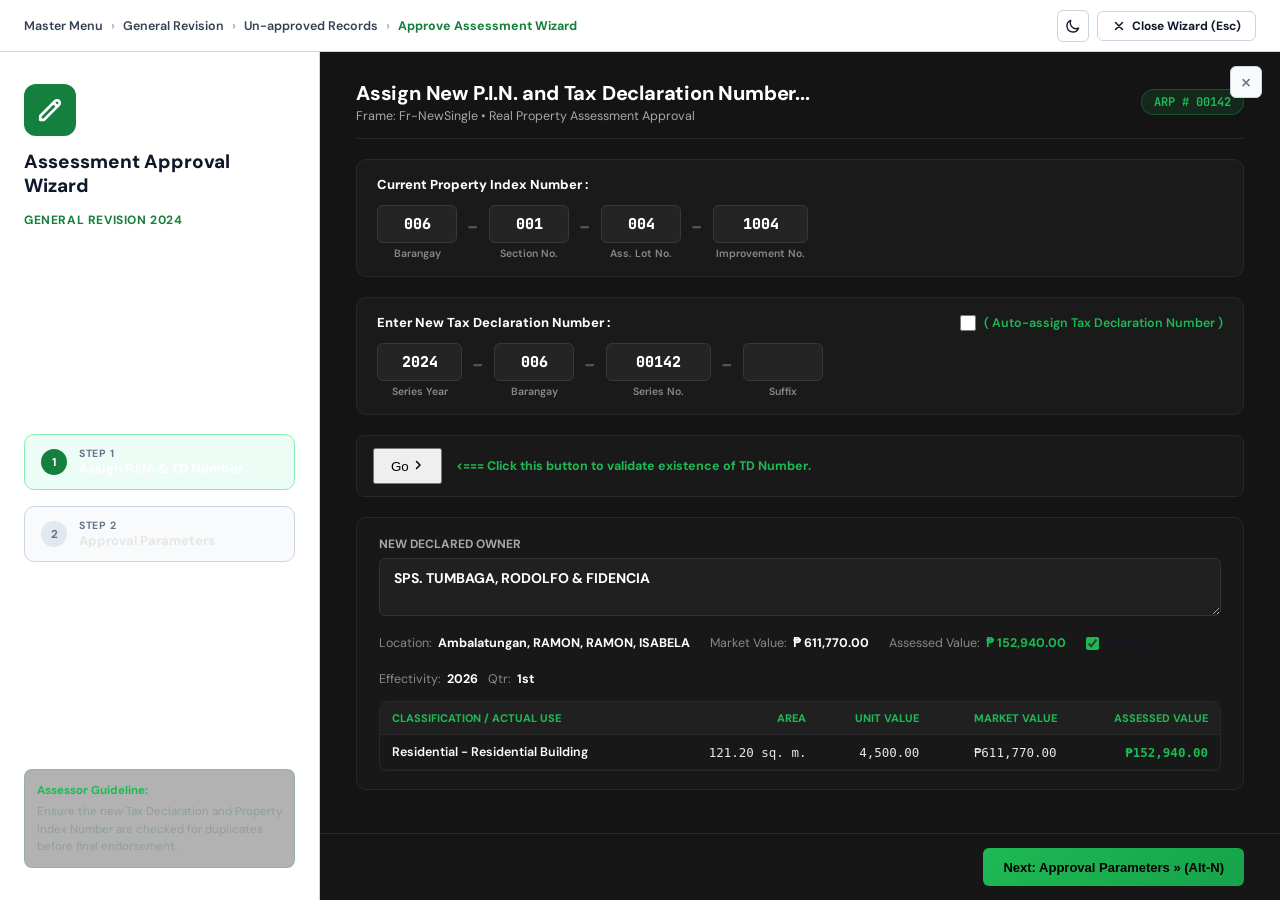
==== approve-assessmt.html @ d779eed1 "first commit: eGapsOffline RPAS web application" ====
<!DOCTYPE html>
<html lang="en">

<head>
  <meta charset="UTF-8">
  <meta name="viewport" content="width=device-width, initial-scale=1.0">
  <title>New Tax Declaration Record Numbers (General Revision) - eRPAS Isabela</title>
  <link rel="preconnect" href="https://fonts.googleapis.com">
  <link rel="preconnect" href="https://fonts.gstatic.com" crossorigin>
  <link
    href="https://fonts.googleapis.com/css2?family=DM+Sans:ital,opsz,wght@0,9..40,400;0,9..40,500;0,9..40,700;0,9..40,800;1,9..40,400;1,9..40,700&family=JetBrains+Mono:wght@400;500;600;700;800&display=swap"
    rel="stylesheet">
  <link rel="stylesheet" href="css/design-tokens.css">
  <link rel="stylesheet" href="css/approve-assessmt.css">
  <script>
    (function () {
      const theme = localStorage.getItem('rpas_theme') || 'light';
      document.documentElement.setAttribute('data-theme', theme);
      if (theme === 'dark') document.documentElement.classList.add('dark-theme');
      else document.documentElement.classList.add('light-theme');
    })();
  </script>
</head>

<body>

  <div class="wizard-page-layout">

    <!-- 1. TOP NAVIGATION HEADER -->
    <header class="wizard-nav-header">
      <div class="wizard-nav-breadcrumbs">
        <a href="index.html">Master Menu</a>
        <span class="sep">&rsaquo;</span>
        <a href="unapprove-revised.html">General Revision</a>
        <span class="sep">&rsaquo;</span>
        <a href="unapprove-revised.html">Un-approved Records</a>
        <span class="sep">&rsaquo;</span>
        <span class="active-crumb">Approve Assessment Wizard</span>
      </div>

      <div style="display: flex; align-items: center; gap: 8px;">
        <button id="theme-toggle-btn" class="theme-toggle-btn" onclick="window.toggleTheme()" title="Toggle Light / Dark Mode">
          <!-- Icon injected by theme.js -->
        </button>
        <a href="unapprove-revised.html" class="btn-close-wizard" title="Return to Un-approved Queue (Esc)">
          <svg width="14" height="14" fill="none" stroke="currentColor" viewBox="0 0 24 24" stroke-width="2.5">
            <path stroke-linecap="round" stroke-linejoin="round" d="M6 18L18 6M6 6l12 12" />
          </svg>
          <span>Close Wizard (Esc)</span>
        </a>
      </div>
    </header>

    <!-- 2. SPLIT WORKSPACE BODY -->
    <div class="wizard-workspace-body">

      <!-- Top Right Close Button -->
      <a href="unapprove-revised.html" class="wizard-modal-close-btn" title="Close (Esc)">&times;</a>

      <!-- Left Hero Sidebar -->
      <aside class="wizard-sidebar">
        <div class="wizard-sidebar-brand">
          <div class="wizard-icon-box">
            <svg width="26" height="26" fill="none" stroke="currentColor" viewBox="0 0 24 24" stroke-width="2.5">
              <path stroke-linecap="round" stroke-linejoin="round"
                d="M15.232 5.232l3.536 3.536m-2.036-5.036a2.5 2.5 0 113.536 3.536L6.5 21.036H3v-3.572L16.732 3.732z" />
            </svg>
          </div>
          <div class="wizard-sidebar-title">Assessment Approval Wizard</div>
          <div class="wizard-sidebar-sub" id="wiz-brand-sub">General Revision 2024</div>
        </div>

        <div class="wizard-steps-list">
          <div class="wizard-step-card active" id="step-card-1" onclick="window.goStep1()">
            <div class="wizard-step-badge">1</div>
            <div class="wizard-step-card-text">
              <span class="wizard-step-label">Step 1</span>
              <span class="wizard-step-heading">Assign P.I.N. &amp; TD Number</span>
            </div>
          </div>

          <div class="wizard-step-card" id="step-card-2" onclick="window.goStep2()">
            <div class="wizard-step-badge">2</div>
            <div class="wizard-step-card-text">
              <span class="wizard-step-label">Step 2</span>
              <span class="wizard-step-heading">Approval Parameters</span>
            </div>
          </div>
        </div>

        <div class="wizard-sidebar-tips">
          <strong style="color: #1DB954; display: block; margin-bottom: 4px;">Assessor Guideline:</strong>
          Ensure the new Tax Declaration and Property Index Number are checked for duplicates before final endorsement.
        </div>
      </aside>

      <!-- Right Content Workspace -->
      <main class="wizard-main-panel">

        <!-- STEP 1: Assign New P.I.N. and Tax Declaration Number (Fr-NewSingle) -->
        <div class="wizard-scrollable-content" id="step-1-content">
          <div class="wizard-section-header">
            <div>
              <div class="wizard-section-title">Assign New P.I.N. and Tax Declaration Number...</div>
              <div style="font-size: 12.5px; color: #A7A7A7; margin-top: 2px;">Frame: Fr-NewSingle &bull; Real Property
                Assessment Approval</div>
            </div>
            <span class="wizard-section-badge" id="wiz-arp-badge">ARP # 00142</span>
          </div>

          <!-- Current Property Index Number -->
          <div class="wizard-box-card">
            <div class="wizard-box-title">
              <span>Current Property Index Number :</span>
            </div>
            <div class="wizard-seg-row">
              <div class="wizard-seg-item">
                <input type="text" id="wiz-pin-bgy" value="006" style="width: 80px;" readonly>
                <span class="sub">Barangay</span>
              </div>
              <span class="wizard-seg-dash">-</span>
              <div class="wizard-seg-item">
                <input type="text" id="wiz-pin-sec" value="001" style="width: 80px;">
                <span class="sub">Section No.</span>
              </div>
              <span class="wizard-seg-dash">-</span>
              <div class="wizard-seg-item">
                <input type="text" id="wiz-pin-lot" value="004" style="width: 80px;">
                <span class="sub">Ass. Lot No.</span>
              </div>
              <span class="wizard-seg-dash">-</span>
              <div class="wizard-seg-item">
                <input type="text" id="wiz-pin-imp" value="1004" style="width: 95px;">
                <span class="sub">Improvement No.</span>
              </div>
            </div>
          </div>

          <!-- Enter New Tax Declaration Number -->
          <div class="wizard-box-card">
            <div class="wizard-box-title">
              <span>Enter New Tax Declaration Number :</span>
              <label
                style="display: flex; align-items: center; gap: 8px; font-size: 12.5px; font-weight: 600; color: #1DB954; cursor: pointer;">
                <input type="checkbox" id="wiz-auto-td-check" onchange="window.toggleAutoTd()"
                  style="accent-color: #1DB954; width: 16px; height: 16px;">
                <span>( Auto-assign Tax Declaration Number )</span>
              </label>
            </div>
            <div class="wizard-seg-row">
              <div class="wizard-seg-item">
                <input type="text" id="wiz-td-year" value="2024" style="width: 85px;" readonly>
                <span class="sub">Series Year</span>
              </div>
              <span class="wizard-seg-dash">-</span>
              <div class="wizard-seg-item">
                <input type="text" id="wiz-td-bgy" value="006" style="width: 80px;" readonly>
                <span class="sub">Barangay</span>
              </div>
              <span class="wizard-seg-dash">-</span>
              <div class="wizard-seg-item">
                <input type="text" id="wiz-td-series" value="00142" style="width: 105px;">
                <span class="sub">Series No.</span>
              </div>
              <span class="wizard-seg-dash">-</span>
              <div class="wizard-seg-item">
                <input type="text" id="wiz-td-sfx" placeholder="" style="width: 80px;">
                <span class="sub">Suffix</span>
              </div>
            </div>
          </div>

          <!-- Duplicate Validation Bar -->
          <div class="wizard-val-bar">
            <button class="unapp-btn-go" onclick="window.validateTdNumber()" style="height: 36px; padding: 0 16px;"
              title="Validate Duplicate (Alt-G)">
              <span>Go</span>
              <svg width="12" height="12" fill="none" stroke="currentColor" viewBox="0 0 24 24" stroke-width="3">
                <path stroke-linecap="round" stroke-linejoin="round" d="M9 5l7 7-7 7" />
              </svg>
            </button>
            <div class="wizard-val-alert" id="wiz-val-alert">
              &lt;=== Click this button to validate existence of TD Number.
            </div>
            <button class="btn-wizard-sec" id="wiz-btn-view-td" style="display: none;"
              onclick="alert('Viewing existing tax declaration record...')">
              <span>View Existing Tax Declaration</span>
            </button>
          </div>

          <!-- Declared Owner & Appraisal Specs -->
          <div class="wizard-owner-card">
            <div>
              <label
                style="font-size: 12px; font-weight: 700; color: #A7A7A7; text-transform: uppercase; display: block; margin-bottom: 6px;">New
                Declared Owner</label>
              <textarea class="wizard-owner-textarea" id="wiz-owner-input"
                rows="2">SPS. TUMBAGA, RODOLFO &amp; FIDENCIA</textarea>
            </div>

            <div class="wizard-metrics-strip">
              <div class="wizard-metric-item">
                <span style="color: #888;">Location:</span>
                <strong id="wiz-loc-text">GEN. AGUINALDO, RAMON, ISABELA</strong>
              </div>
              <div class="wizard-metric-item">
                <span style="color: #888;">Market Value:</span>
                <strong style="color: #FFFFFF;" id="wiz-mv-text">₱ 611,770.00</strong>
              </div>
              <div class="wizard-metric-item">
                <span style="color: #888;">Assessed Value:</span>
                <strong style="color: #1DB954;" id="wiz-av-text">₱ 152,940.00</strong>
              </div>
              <div class="wizard-metric-item">
                <label style="display: flex; align-items: center; gap: 6px; font-size: 12px; cursor: pointer;">
                  <input type="checkbox" id="wiz-taxable-check" checked style="accent-color: #1DB954;">
                  <span>Taxable</span>
                </label>
              </div>
              <div class="wizard-metric-item">
                <span style="color: #888;">Effectivity:</span>
                <strong id="wiz-eff-year-text">2026</strong>
                <span style="color: #888; margin-left: 4px;">Qtr:</span>
                <strong>1st</strong>
              </div>
            </div>

            <!-- Appraisal Table -->
            <div class="wizard-table-container">
              <table class="wizard-data-table">
                <thead>
                  <tr>
                    <th>Classification / Actual Use</th>
                    <th style="text-align: right;">Area</th>
                    <th style="text-align: right;">Unit Value</th>
                    <th style="text-align: right;">Market Value</th>
                    <th style="text-align: right;">Assessed Value</th>
                  </tr>
                </thead>
                <tbody id="wiz-detail-tbody">
                  <tr>
                    <td style="color: #FFFFFF; font-weight: 600;">Residential - Residential Building</td>
                    <td style="text-align: right; font-family: monospace;">121.20 sq. m.</td>
                    <td style="text-align: right; font-family: monospace;">4,500.00</td>
                    <td style="text-align: right; font-family: monospace;">₱611,770.00</td>
                    <td style="text-align: right; font-family: monospace; font-weight: 700; color: #1DB954;">₱152,940.00
                    </td>
                  </tr>
                </tbody>
              </table>
            </div>
          </div>
        </div>

        <!-- STEP 2: New Tax Declaration Approval Parameters (Fr-Approval) -->
        <div class="wizard-scrollable-content" id="step-2-content" style="display: none;">
          <div class="wizard-section-header">
            <div>
              <div class="wizard-section-title">New Tax Declaration Approval Parameters</div>
              <div style="font-size: 12.5px; color: #A7A7A7; margin-top: 2px;">Frame: Fr-Approval &bull; Final Roll
                Commit &amp; Official Signatures</div>
            </div>
            <span class="wizard-section-badge">Step 2 of 2</span>
          </div>

          <!-- Cancelled Records Summary -->
          <div class="wizard-owner-card" style="padding: 14px 18px;">
            <div style="font-size: 12.5px; font-weight: 700; color: #1DB954; margin-bottom: 8px;">Cancelled Property
              Assessment Record(s) for Superseding:</div>
            <div class="wizard-table-container">
              <table class="wizard-data-table">
                <thead>
                  <tr>
                    <th>Cancelled by TD No.</th>
                    <th>Cancelled TD No.</th>
                    <th>Previous Owner</th>
                    <th style="text-align: right;">Previous Assessed Value</th>
                    <th>Effective Year</th>
                  </tr>
                </thead>
                <tbody id="wiz-cancel-tbody">
                  <tr>
                    <td style="font-family: monospace; color: #1DB954; font-weight: 700;" id="wiz-c-by-td">
                      2024-006-00142</td>
                    <td style="font-family: monospace; color: #A7A7A7;" id="wiz-c-td">2020-006-00120</td>
                    <td style="color: #FFFFFF;" id="wiz-c-owner">SPS. TUMBAGA, RODOLFO &amp; FIDENCIA</td>
                    <td style="text-align: right; font-family: monospace; color: #1DB954; font-weight: 700;"
                      id="wiz-c-av">₱126,000.00</td>
                    <td id="wiz-c-eff">2026, 1st Quarter</td>
                  </tr>
                </tbody>
              </table>
            </div>
          </div>

          <!-- Posting Date & Effectivity -->
          <div
            style="display: grid; grid-template-columns: 1fr 130px 140px 160px; gap: 14px; align-items: flex-end; background: #1a1a1a; padding: 14px 18px; border-radius: 8px; border: 1px solid #282828;">
            <div>
              <label
                style="font-size: 11.5px; font-weight: 700; color: #888; text-transform: uppercase; display: block; margin-bottom: 6px;">Posting
                Date:</label>
              <input type="date" id="wiz-post-date"
                style="width: 100%; height: 38px; background: #242424; border: 1px solid #383838; border-radius: 6px; color: #FFFFFF; padding: 0 10px; font-size: 13px;"
                value="2026-06-15">
            </div>
            <div>
              <label
                style="font-size: 11.5px; font-weight: 700; color: #888; text-transform: uppercase; display: block; margin-bottom: 6px;">Taxable:</label>
              <label
                style="display: flex; align-items: center; gap: 8px; height: 38px; font-size: 12.5px; font-weight: 600; color: #FFFFFF; cursor: pointer;">
                <input type="checkbox" id="wiz-param-taxable" checked
                  style="accent-color: #1DB954; width: 16px; height: 16px;">
                <span>Taxable</span>
              </label>
            </div>
            <div>
              <label
                style="font-size: 11.5px; font-weight: 700; color: #888; text-transform: uppercase; display: block; margin-bottom: 6px;">Effectivity
                Year:</label>
              <input type="number" id="wiz-param-eyear"
                style="width: 100%; height: 38px; background: #242424; border: 1px solid #383838; border-radius: 6px; color: #FFFFFF; padding: 0 10px; font-size: 13px;"
                value="2026">
            </div>
            <div>
              <label
                style="font-size: 11.5px; font-weight: 700; color: #888; text-transform: uppercase; display: block; margin-bottom: 6px;">Quarter:</label>
              <select id="wiz-param-qtr"
                style="width: 100%; height: 38px; background: #242424; border: 1px solid #383838; border-radius: 6px; color: #FFFFFF; padding: 0 10px; font-size: 13px;">
                <option value="11" selected>1st Quarter</option>
                <option value="22">2nd Quarter</option>
                <option value="33">3rd Quarter</option>
                <option value="44">4th Quarter</option>
              </select>
            </div>
          </div>

          <!-- 4-Tier Signatures -->
          <div class="wizard-owner-card">
            <div style="font-size: 12px; font-weight: 700; color: #A7A7A7;">Official Assessment Signatures:</div>
            <div class="wizard-sign-matrix">
              <div class="wizard-sign-row">
                <span class="wizard-sign-role">Appraised by:</span>
                <input type="text" id="wiz-sign-name-1" class="wizard-sign-field" value="ROLANDO C. BAUTISTA">
                <input type="text" id="wiz-sign-pos-1" class="wizard-sign-field" value="LAOO I / Property Appraiser">
                <input type="date" id="wiz-sign-date-1" class="wizard-sign-field" value="2026-06-15">
              </div>
              <div class="wizard-sign-row">
                <span class="wizard-sign-role">Assessed by:</span>
                <input type="text" id="wiz-sign-name-2" class="wizard-sign-field" value="MARLON S. VALDEZ">
                <input type="text" id="wiz-sign-pos-2" class="wizard-sign-field" value="LAOO II / Assessment Examiner">
                <input type="date" id="wiz-sign-date-2" class="wizard-sign-field" value="2026-06-15">
              </div>
              <div class="wizard-sign-row">
                <span class="wizard-sign-role">Recommended by:</span>
                <input type="text" id="wiz-sign-name-3" class="wizard-sign-field" value="EDITHA Q. MEDRANO">
                <input type="text" id="wiz-sign-pos-3" class="wizard-sign-field" value="Municipal Assessor">
                <input type="date" id="wiz-sign-date-3" class="wizard-sign-field" value="2026-06-15">
              </div>
              <div class="wizard-sign-row">
                <span class="wizard-sign-role" style="color: #1DB954;">Approved by:</span>
                <input type="text" id="wiz-sign-name-4" class="wizard-sign-field" value="GUILLERMO B. BARRETTO"
                  style="border-color: rgba(29,185,84,0.4); color: #1DB954;">
                <input type="text" id="wiz-sign-pos-4" class="wizard-sign-field" value="Provincial Assessor">
                <input type="date" id="wiz-sign-date-4" class="wizard-sign-field" value="2026-06-15">
              </div>
            </div>
          </div>

          <!-- Memoranda & Cancellation -->
          <div style="display: grid; grid-template-columns: 1fr 1fr; gap: 14px;">
            <div>
              <label
                style="font-size: 11.5px; font-weight: 700; color: #888; text-transform: uppercase; display: block; margin-bottom: 6px;">Memoranda:</label>
              <textarea id="wiz-memo-input" class="wizard-owner-textarea"
                rows="2">General Revision 2024 assessment updated pursuant to Provincial Ordinance No. 2024-001.</textarea>
            </div>
            <div>
              <label
                style="font-size: 11.5px; font-weight: 700; color: #888; text-transform: uppercase; display: block; margin-bottom: 6px;">Cancellation
                Remarks:</label>
              <textarea id="wiz-cancel-rem-input" class="wizard-owner-textarea"
                rows="2">Cancelled by General Revision 2024 revaluation schedule.</textarea>
            </div>
          </div>
        </div>

        <!-- Bottom Action Toolbars -->
        <footer class="wizard-bottom-actions" id="footer-step-1">
          <button class="btn-wizard-pri" id="wiz-btn-next" onclick="window.goStep2()">
            <span>Next: Approval Parameters &raquo; (Alt-N)</span>
          </button>
        </footer>

        <footer class="wizard-bottom-actions" id="footer-step-2" style="display: none;">
          <button class="btn-wizard-sec" onclick="window.goStep1()">
            <span>&laquo; Back to Step 1 (Alt-B)</span>
          </button>
          <button class="btn-wizard-pri" onclick="window.finalizeApproval()">
            <svg width="14" height="14" fill="none" stroke="currentColor" viewBox="0 0 24 24" stroke-width="2.5">
              <path stroke-linecap="round" stroke-linejoin="round" d="M5 13l4 4L19 7" />
            </svg>
            <span>Finish &amp; Commit Approval (Alt-F)</span>
          </button>
        </footer>

      </main>

    </div>

  </div>

  <script src="js/theme.js"></script>
  <script src="js/approve-assessmt.js"></script>
  <script>
    // Sync footer buttons with active step
    const origGoStep1 = window.goStep1;
    const origGoStep2 = window.goStep2;
    window.goStep1 = function () {
      origGoStep1();
      document.getElementById('footer-step-1').style.display = 'flex';
      document.getElementById('footer-step-2').style.display = 'none';
    };
    window.goStep2 = function () {
      origGoStep2();
      document.getElementById('footer-step-1').style.display = 'none';
      document.getElementById('footer-step-2').style.display = 'flex';
    };
  </script>
</body>

</html>
---- css/design-tokens.css ----
/* ==========================================================================
   eRPAS DUAL-THEME DESIGN SYSTEM - DESIGN TOKENS
   Default: Clean Municipal Light Mode | Toggleable: Green Deck Dark Mode
   ========================================================================== */

@import url('https://fonts.googleapis.com/css2?family=DM+Sans:ital,opsz,wght@0,9..40,400;0,9..40,500;0,9..40,600;0,9..40,700;0,9..40,800;1,9..40,400;1,9..40,700&family=JetBrains+Mono:wght@400;500;600;700;800&display=swap');

*,
*::before,
*::after {
  box-sizing: border-box;
  margin: 0;
  padding: 0;
}

/* ==========================================================================
   1. DEFAULT LIGHT THEME (Clean High-Contrast Municipal Aesthetic)
   ========================================================================== */
:root {
  /* Surface & Canvas Hierarchy */
  --color-bg: #F1F5F9;
  --color-surface-1: #FFFFFF;
  --color-surface-2: #F8FAFC;
  --color-surface-3: #E2E8F0;
  --color-surface-4: #CBD5E1;
  --color-surface-hover: #F1F5F9;

  /* Brand Accents */
  --color-primary: #15803D;
  --color-primary-hover: #16A34A;
  --color-primary-bg: rgba(21, 128, 61, 0.12);
  --color-primary-border: #16A34A;

  --color-secondary: #64748B;
  --color-neutral: #475569;

  /* High-Contrast Typography */
  --text-primary: #0F172A;
  --text-secondary: #334155;
  --text-muted: #64748B;
  --text-dim: #94A3B8;
  --text-on-primary: #FFFFFF;

  /* Borders & Dividers */
  --color-border: #CBD5E1;
  --color-border-subtle: #E2E8F0;
  --color-border-focus: #15803D;

  /* Table & Cadastral Grid */
  --table-header-bg: #E2E8F0;
  --table-header-text: #1E293B;
  --table-header-border: #CBD5E1;
  --table-row-border: #E2E8F0;
  --table-row-hover: #F8FAFC;
  --table-row-text: #0F172A;
  --row-selected: rgba(22, 163, 74, 0.14);
  --row-selected-border: #15803D;
  --row-selected-text: #0F172A;
  --cell-assessed-color: #15803D;

  /* Form & Filter Controls */
  --input-bg: #FFFFFF;
  --input-border: #CBD5E1;
  --input-text: #0F172A;
  --input-placeholder: #94A3B8;
  --input-focus-border: #15803D;
  --input-focus-ring: rgba(21, 128, 61, 0.2);

  /* Toolbar & Actions */
  --toolbar-bg: linear-gradient(180deg, #F8FAFC 0%, #E2E8F0 100%);
  --toolbar-border: #CBD5E1;
  --toolbar-btn-bg: #FFFFFF;
  --toolbar-btn-border: #CBD5E1;
  --toolbar-btn-text: #0F172A;
  --toolbar-btn-hover-bg: #F1F5F9;
  --toolbar-btn-hover-text: #15803D;

  /* Status Badges */
  --stat-bg: #ECFDF5;
  --stat-border: #86EFAC;
  --stat-text: #047857;
  --stat-num: #15803D;

  --badge-approved: #15803D;
  --badge-pending: #D97706;
  --badge-cancelled: #DC2626;
  --badge-validated: #0284C7;

  /* Side Navigation */
  --nav-bg: #15803D;
  --nav-btn-hover: rgba(255, 255, 255, 0.2);
  --nav-btn-active: #FFFFFF;
  --nav-btn-active-icon: #15803D;
  --nav-btn-icon: #FFFFFF;
  --nav-divider: rgba(255, 255, 255, 0.25);

  /* Status Ribbon */
  --remarks-bg: #E2E8F0;
  --remarks-border: #CBD5E1;
  --remarks-text: #334155;
  --remarks-accent: #15803D;

  /* Dialogs & Modals */
  --modal-backdrop: rgba(15, 23, 42, 0.6);
  --modal-bg: #FFFFFF;
  --modal-header-bg: #F8FAFC;
  --modal-header-border: #E2E8F0;
  --modal-header-text: #0F172A;
  --modal-footer-bg: #F8FAFC;
  --modal-footer-border: #E2E8F0;

  /* Semantic Status Colors */
  --color-success: #15803D;
  --color-warning: #D97706;
  --color-error: #DC2626;
  --color-info: #0284C7;

  /* Typography Scales */
  --font-display: 'DM Sans', -apple-system, BlinkMacSystemFont, 'Segoe UI', Roboto, sans-serif;
  --font-body: 'DM Sans', -apple-system, BlinkMacSystemFont, 'Segoe UI', Roboto, sans-serif;
  --font-code: 'JetBrains Mono', monospace;

  --shadow-sm: 0 1px 2px 0 rgba(0, 0, 0, 0.05);
  --shadow-md: 0 4px 6px -1px rgba(0, 0, 0, 0.1), 0 2px 4px -2px rgba(0, 0, 0, 0.1);
  --shadow-lg: 0 10px 15px -3px rgba(0, 0, 0, 0.1), 0 4px 6px -4px rgba(0, 0, 0, 0.1);
}

/* ==========================================================================
   2. DARK THEME (Green Deck Authentic Void Dark Mode)
   ========================================================================== */
[data-theme="dark"],
.dark-theme {
  /* Surface & Canvas Hierarchy */
  --color-bg: #121212;
  --color-surface-1: #181818;
  --color-surface-2: #242424;
  --color-surface-3: #333333;
  --color-surface-4: #404040;
  --color-surface-hover: #1F1F1F;

  /* Brand Accents */
  --color-primary: #1DB954;
  --color-primary-hover: #1ED760;
  --color-primary-bg: rgba(29, 185, 84, 0.16);
  --color-primary-border: #1DB954;

  --color-secondary: #535353;
  --color-neutral: #B3B3B3;

  /* Typography */
  --text-primary: #FFFFFF;
  --text-secondary: #A7A7A7;
  --text-muted: #B3B3B3;
  --text-dim: #727272;
  --text-on-primary: #FFFFFF;

  /* Borders & Dividers */
  --color-border: #282828;
  --color-border-subtle: #1E1E1E;
  --color-border-focus: #1DB954;

  /* Table & Cadastral Grid */
  --table-header-bg: #1A1A1A;
  --table-header-text: #CCCCCC;
  --table-header-border: #282828;
  --table-row-border: #1E1E1E;
  --table-row-hover: #1A1A1A;
  --table-row-text: #E2E8F0;
  --row-selected: rgba(29, 185, 84, 0.16);
  --row-selected-border: #1DB954;
  --row-selected-text: #FFFFFF;
  --cell-assessed-color: #1DB954;

  /* Form & Filter Controls */
  --input-bg: #1F1F1F;
  --input-border: #333333;
  --input-text: #FFFFFF;
  --input-placeholder: #666666;
  --input-focus-border: #1DB954;
  --input-focus-ring: rgba(29, 185, 84, 0.3);

  /* Toolbar & Actions */
  --toolbar-bg: linear-gradient(180deg, #181818 0%, #121212 100%);
  --toolbar-border: #282828;
  --toolbar-btn-bg: #242424;
  --toolbar-btn-border: #383838;
  --toolbar-btn-text: #FFFFFF;
  --toolbar-btn-hover-bg: #303030;
  --toolbar-btn-hover-text: #1DB954;

  /* Status Badges */
  --stat-bg: #0d2818;
  --stat-border: #1DB954;
  --stat-text: #1DB954;
  --stat-num: #1DB954;

  --badge-approved: #1DB954;
  --badge-pending: #FFA726;
  --badge-cancelled: #E22134;
  --badge-validated: #00E5FF;

  /* Side Navigation */
  --nav-bg: #0d2818;
  --nav-btn-hover: rgba(29, 185, 84, 0.3);
  --nav-btn-active: #1DB954;
  --nav-btn-active-icon: #000000;
  --nav-btn-icon: #B3B3B3;
  --nav-divider: #1E3A24;

  /* Status Ribbon */
  --remarks-bg: #141414;
  --remarks-border: #282828;
  --remarks-text: #A7A7A7;
  --remarks-accent: #1DB954;

  /* Dialogs & Modals */
  --modal-backdrop: rgba(0, 0, 0, 0.75);
  --modal-bg: #181818;
  --modal-header-bg: #222222;
  --modal-header-border: #333333;
  --modal-header-text: #FFFFFF;
  --modal-footer-bg: #141414;
  --modal-footer-border: #282828;

  /* Semantic Status Colors */
  --color-success: #1DB954;
  --color-warning: #FFA726;
  --color-error: #E22134;
  --color-info: #00E5FF;

  --shadow-sm: 0 1px 2px 0 rgba(0, 0, 0, 0.4);
  --shadow-md: 0 4px 12px rgba(0, 0, 0, 0.4);
  --shadow-lg: 0 8px 24px rgba(0, 0, 0, 0.5);
}

/* Base Body Application */
html,
body {
  margin: 0 !important;
  padding: 0 !important;
  width: 100vw;
  height: 100vh;
  min-height: 100vh;
  background-color: var(--color-bg) !important;
  color: var(--text-primary);
  overflow: hidden;
  font-family: var(--font-body);
  -webkit-font-smoothing: antialiased;
  transition: background-color 0.2s ease, color 0.2s ease;
}

/* Universal Theme Toggle Button in Header */
.theme-toggle-btn {
  display: inline-flex;
  align-items: center;
  justify-content: center;
  width: 32px;
  height: 32px;
  background-color: var(--toolbar-btn-bg);
  border: 1px solid var(--color-border);
  border-radius: 6px;
  color: var(--text-primary);
  cursor: pointer;
  transition: all 0.15s ease;
  outline: none;
}

.theme-toggle-btn:hover {
  background-color: var(--color-surface-hover);
  border-color: var(--color-primary);
  color: var(--color-primary);
  transform: translateY(-1px);
}
---- css/approve-assessmt.css ----
/* ==========================================================================
   ASSESSMENT APPROVAL & NEW TD/PIN WIZARD (approve-assessmt.p)
   Standalone Stylesheet • Green Deck Design System
   ========================================================================== */

* {
  box-sizing: border-box;
  margin: 0;
  padding: 0;
}

body {
  background-color: var(--color-bg);
  color: var(--text-primary);
  font-family: var(--font-body, 'DM Sans', sans-serif);
  height: 100vh;
  overflow: hidden;
  display: flex;
  flex-direction: column;
}

.wizard-page-layout {
  display: flex;
  flex-direction: column;
  height: 100vh;
  width: 100vw;
  background-color: var(--color-bg);
}

/* 1. TOP NAVIGATION HEADER */
.wizard-nav-header {
  height: 52px;
  background: var(--color-surface-1);
  border-bottom: 1px solid var(--color-border);
  display: flex;
  align-items: center;
  justify-content: space-between;
  padding: 0 24px;
  flex-shrink: 0;
  box-shadow: var(--shadow-sm);
}

.wizard-nav-breadcrumbs {
  display: flex;
  align-items: center;
  gap: 8px;
  font-size: 12.5px;
  font-weight: 600;
  color: var(--text-muted);
}

.wizard-nav-breadcrumbs a {
  color: var(--text-secondary);
  text-decoration: none;
  transition: color 0.15s ease;
}

.wizard-nav-breadcrumbs a:hover {
  color: var(--color-primary);
}

.wizard-nav-breadcrumbs .sep {
  color: var(--text-dim);
}

.wizard-nav-breadcrumbs .active-crumb {
  color: var(--color-primary);
  font-weight: 700;
}

.btn-close-wizard {
  display: flex;
  align-items: center;
  gap: 6px;
  padding: 6px 14px;
  background: var(--toolbar-btn-bg);
  border: 1px solid var(--toolbar-btn-border);
  border-radius: 6px;
  color: var(--toolbar-btn-text);
  font-size: 12px;
  font-weight: 700;
  text-decoration: none;
  transition: all 0.15s ease;
}

.btn-close-wizard:hover {
  background: rgba(220, 38, 38, 0.15);
  color: var(--color-error);
  border-color: var(--color-error);
}

.wizard-modal-close-btn {
  position: absolute;
  top: 14px;
  right: 18px;
  width: 32px;
  height: 32px;
  background: var(--color-surface-2);
  border: 1px solid var(--color-border);
  border-radius: 6px;
  color: var(--text-muted);
  font-size: 22px;
  line-height: 1;
  display: flex;
  align-items: center;
  justify-content: center;
  text-decoration: none;
  cursor: pointer;
  z-index: 100;
  transition: all 0.15s ease;
}

.wizard-modal-close-btn:hover {
  background: rgba(220, 38, 38, 0.15);
  color: var(--color-error);
  border-color: var(--color-error);
  transform: scale(1.05);
}

/* 2. SPLIT WORKSPACE BODY */
.wizard-workspace-body {
  flex: 1;
  display: flex;
  overflow: hidden;
  position: relative;
}

/* Left Hero Sidebar */
.wizard-sidebar {
  width: 320px;
  background: var(--color-surface-1);
  border-right: 1px solid var(--color-border);
  display: flex;
  flex-direction: column;
  justify-content: space-between;
  padding: 32px 24px;
  position: relative;
  overflow: hidden;
  flex-shrink: 0;
}

.wizard-sidebar-brand {
  display: flex;
  flex-direction: column;
  gap: 14px;
  position: relative;
  z-index: 2;
}

.wizard-icon-box {
  width: 52px;
  height: 52px;
  background: var(--color-primary);
  border-radius: 12px;
  display: flex;
  align-items: center;
  justify-content: center;
  color: var(--text-on-primary);
}

.wizard-sidebar-title {
  font-family: var(--font-display, 'DM Sans', sans-serif);
  font-size: 19px;
  font-weight: 800;
  color: var(--text-primary);
  line-height: 1.25;
}

.wizard-sidebar-sub {
  font-size: 12px;
  font-weight: 700;
  color: var(--color-primary);
  letter-spacing: 0.05em;
  text-transform: uppercase;
}

/* Steps Navigation List */
.wizard-steps-list {
  display: flex;
  flex-direction: column;
  gap: 16px;
  margin: 32px 0;
  position: relative;
  z-index: 2;
}

.wizard-step-card {
  display: flex;
  align-items: center;
  gap: 12px;
  padding: 12px 16px;
  border-radius: 10px;
  background: var(--color-surface-2);
  border: 1px solid var(--color-border);
  transition: all 0.2s ease;
  cursor: default;
}

.wizard-step-card.active {
  background: var(--stat-bg);
  border-color: var(--stat-border);
}

.wizard-step-badge {
  width: 26px;
  height: 26px;
  border-radius: 50%;
  background: var(--color-surface-3);
  color: var(--text-muted);
  font-size: 11.5px;
  font-weight: 800;
  display: flex;
  align-items: center;
  justify-content: center;
}

.wizard-step-card.active .wizard-step-badge {
  background: var(--color-primary);
  color: var(--text-on-primary);
}

.wizard-step-card-text {
  display: flex;
  flex-direction: column;
}

.wizard-step-label {
  font-size: 10.5px;
  font-weight: 700;
  color: var(--text-muted);
  text-transform: uppercase;
  letter-spacing: 0.05em;
}

.wizard-step-heading {
  font-size: 13px;
  font-weight: 700;
  color: #E6E6E6;
}

.wizard-step-card.active .wizard-step-heading {
  color: #FFFFFF;
}

.wizard-sidebar-tips {
  font-size: 11.5px;
  color: #8fa095;
  line-height: 1.5;
  position: relative;
  z-index: 2;
  background: rgba(0, 0, 0, 0.3);
  padding: 12px;
  border-radius: 8px;
  border: 1px solid rgba(29, 185, 84, 0.2);
}

/* Right Content Workspace */
.wizard-main-panel {
  flex: 1;
  display: flex;
  flex-direction: column;
  background: #141414;
  overflow: hidden;
}

.wizard-scrollable-content {
  flex: 1;
  overflow-y: auto;
  padding: 28px 36px;
  display: flex;
  flex-direction: column;
  gap: 20px;
}

.wizard-section-header {
  border-bottom: 1px solid #282828;
  padding-bottom: 14px;
  display: flex;
  align-items: center;
  justify-content: space-between;
}

.wizard-section-title {
  font-family: var(--font-display, 'DM Sans', sans-serif);
  font-size: 20px;
  font-weight: 800;
  color: #FFFFFF;
  letter-spacing: -0.01em;
}

.wizard-section-badge {
  font-family: var(--font-code, monospace);
  font-size: 12px;
  font-weight: 700;
  color: #1DB954;
  background: rgba(29, 185, 84, 0.12);
  border: 1px solid rgba(29, 185, 84, 0.3);
  padding: 4px 12px;
  border-radius: 9999px;
}

/* Segmented Multi-box Input Layouts */
.wizard-box-card {
  background: #1a1a1a;
  border: 1px solid #282828;
  border-radius: 10px;
  padding: 16px 20px;
  display: flex;
  flex-direction: column;
  gap: 12px;
}

.wizard-box-title {
  font-size: 13px;
  font-weight: 800;
  color: #FFFFFF;
  display: flex;
  align-items: center;
  justify-content: space-between;
}

.wizard-seg-row {
  display: flex;
  align-items: center;
  gap: 10px;
  flex-wrap: wrap;
}

.wizard-seg-item {
  display: flex;
  flex-direction: column;
  gap: 4px;
}

.wizard-seg-item input {
  height: 38px;
  background: #242424;
  border: 1px solid #383838;
  border-radius: 6px;
  color: #FFFFFF;
  font-family: var(--font-code, monospace);
  font-size: 15px;
  font-weight: 800;
  text-align: center;
  outline: none;
  transition: all 0.15s ease;
}

.wizard-seg-item input:focus {
  border-color: #1DB954;
  box-shadow: 0 0 0 2px rgba(29, 185, 84, 0.25);
  background: #282828;
}

.wizard-seg-item span.sub {
  font-size: 10.5px;
  color: #888888;
  font-weight: 600;
  text-align: center;
}

.wizard-seg-dash {
  font-size: 20px;
  font-weight: 700;
  color: #555555;
  margin-top: -14px;
}

/* Validation Strip */
.wizard-val-bar {
  background: rgba(255, 255, 255, 0.02);
  border: 1px solid #282828;
  border-radius: 8px;
  padding: 12px 16px;
  display: flex;
  align-items: center;
  gap: 14px;
}

.wizard-val-alert {
  font-size: 12.5px;
  font-weight: 700;
  color: #1DB954;
  flex: 1;
}

.wizard-val-alert.error {
  color: #E22134;
}

/* Owner and Location specs card */
.wizard-owner-card {
  background: #181818;
  border: 1px solid #282828;
  border-radius: 10px;
  padding: 18px 22px;
  display: flex;
  flex-direction: column;
  gap: 14px;
}

.wizard-owner-textarea {
  width: 100%;
  min-height: 52px;
  background: #202020;
  border: 1px solid #333333;
  border-radius: 6px;
  color: #FFFFFF;
  font-family: inherit;
  font-size: 14px;
  font-weight: 700;
  padding: 10px 14px;
  outline: none;
  resize: vertical;
}

.wizard-owner-textarea:focus {
  border-color: #1DB954;
}

.wizard-metrics-strip {
  display: flex;
  align-items: center;
  gap: 20px;
  font-size: 12.5px;
  flex-wrap: wrap;
}

.wizard-metric-item {
  display: flex;
  align-items: center;
  gap: 6px;
}

.wizard-metric-item strong {
  color: #FFFFFF;
}

/* Tables */
.wizard-table-container {
  border: 1px solid #282828;
  border-radius: 8px;
  overflow: hidden;
}

.wizard-data-table {
  width: 100%;
  border-collapse: collapse;
  font-size: 12.5px;
}

.wizard-data-table th {
  background: #202020;
  color: #1DB954;
  font-size: 11px;
  font-weight: 800;
  text-transform: uppercase;
  padding: 9px 12px;
  text-align: left;
  border-bottom: 1px solid #282828;
}

.wizard-data-table td {
  padding: 9px 12px;
  border-bottom: 1px solid #222222;
  color: #E6E6E6;
}

/* Signatories 4-Row Grid */
.wizard-sign-matrix {
  display: flex;
  flex-direction: column;
  gap: 10px;
}

.wizard-sign-row {
  display: grid;
  grid-template-columns: 150px 1fr 1fr 140px;
  align-items: center;
  gap: 12px;
  background: #1a1a1a;
  border: 1px solid #282828;
  border-radius: 6px;
  padding: 8px 14px;
}

.wizard-sign-role {
  font-size: 12px;
  font-weight: 700;
  color: #A7A7A7;
}

.wizard-sign-field {
  height: 34px;
  background: #242424;
  border: 1px solid #333333;
  border-radius: 4px;
  color: #FFFFFF;
  font-size: 12.5px;
  font-weight: 600;
  padding: 0 10px;
  outline: none;
}

.wizard-sign-field:focus {
  border-color: #1DB954;
}

/* Footer Actions */
.wizard-bottom-actions {
  background: #161616;
  border-top: 1px solid #282828;
  padding: 14px 36px;
  display: flex;
  align-items: center;
  justify-content: flex-end;
  gap: 12px;
  flex-shrink: 0;
}

.btn-wizard-sec {
  height: 38px;
  padding: 0 18px;
  background: #242424;
  border: 1px solid #383838;
  border-radius: 6px;
  color: #E6E6E6;
  font-size: 13px;
  font-weight: 700;
  cursor: pointer;
  text-decoration: none;
  display: flex;
  align-items: center;
  gap: 6px;
  transition: all 0.15s ease;
}

.btn-wizard-sec:hover {
  background: #333333;
  color: #FFFFFF;
  border-color: #555555;
}

.btn-wizard-pri {
  height: 38px;
  padding: 0 20px;
  background: linear-gradient(135deg, #1DB954 0%, #17a34a 100%);
  border: none;
  border-radius: 6px;
  color: #000000;
  font-size: 13px;
  font-weight: 800;
  cursor: pointer;
  display: flex;
  align-items: center;
  gap: 6px;
  box-shadow: none;
  transition: all 0.15s ease;
}

.btn-wizard-pri:hover {
  background: linear-gradient(135deg, #1ED760 0%, #1DB954 100%);
  transform: translateY(-1px);
}
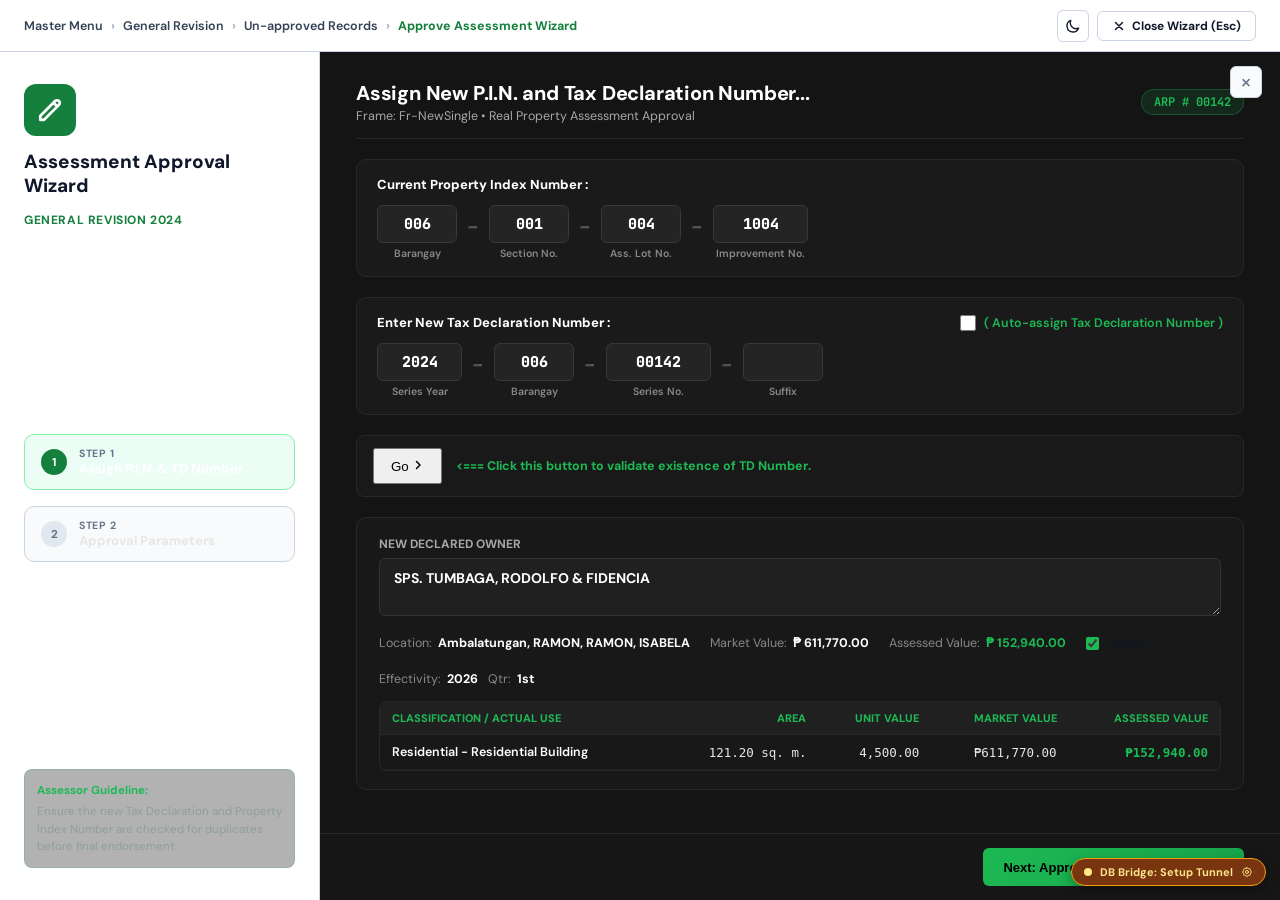
==== commit d702f62d: "Add Office Database Bridge and tunnel routing for Vercel/mobile" ====
--- a/approve-assessmt.html
+++ b/approve-assessmt.html
@@ -410,6 +410,7 @@
 
   </div>
 
+  <script src="js/api-config.js"></script>
   <script src="js/theme.js"></script>
   <script src="js/approve-assessmt.js"></script>
   <script>
